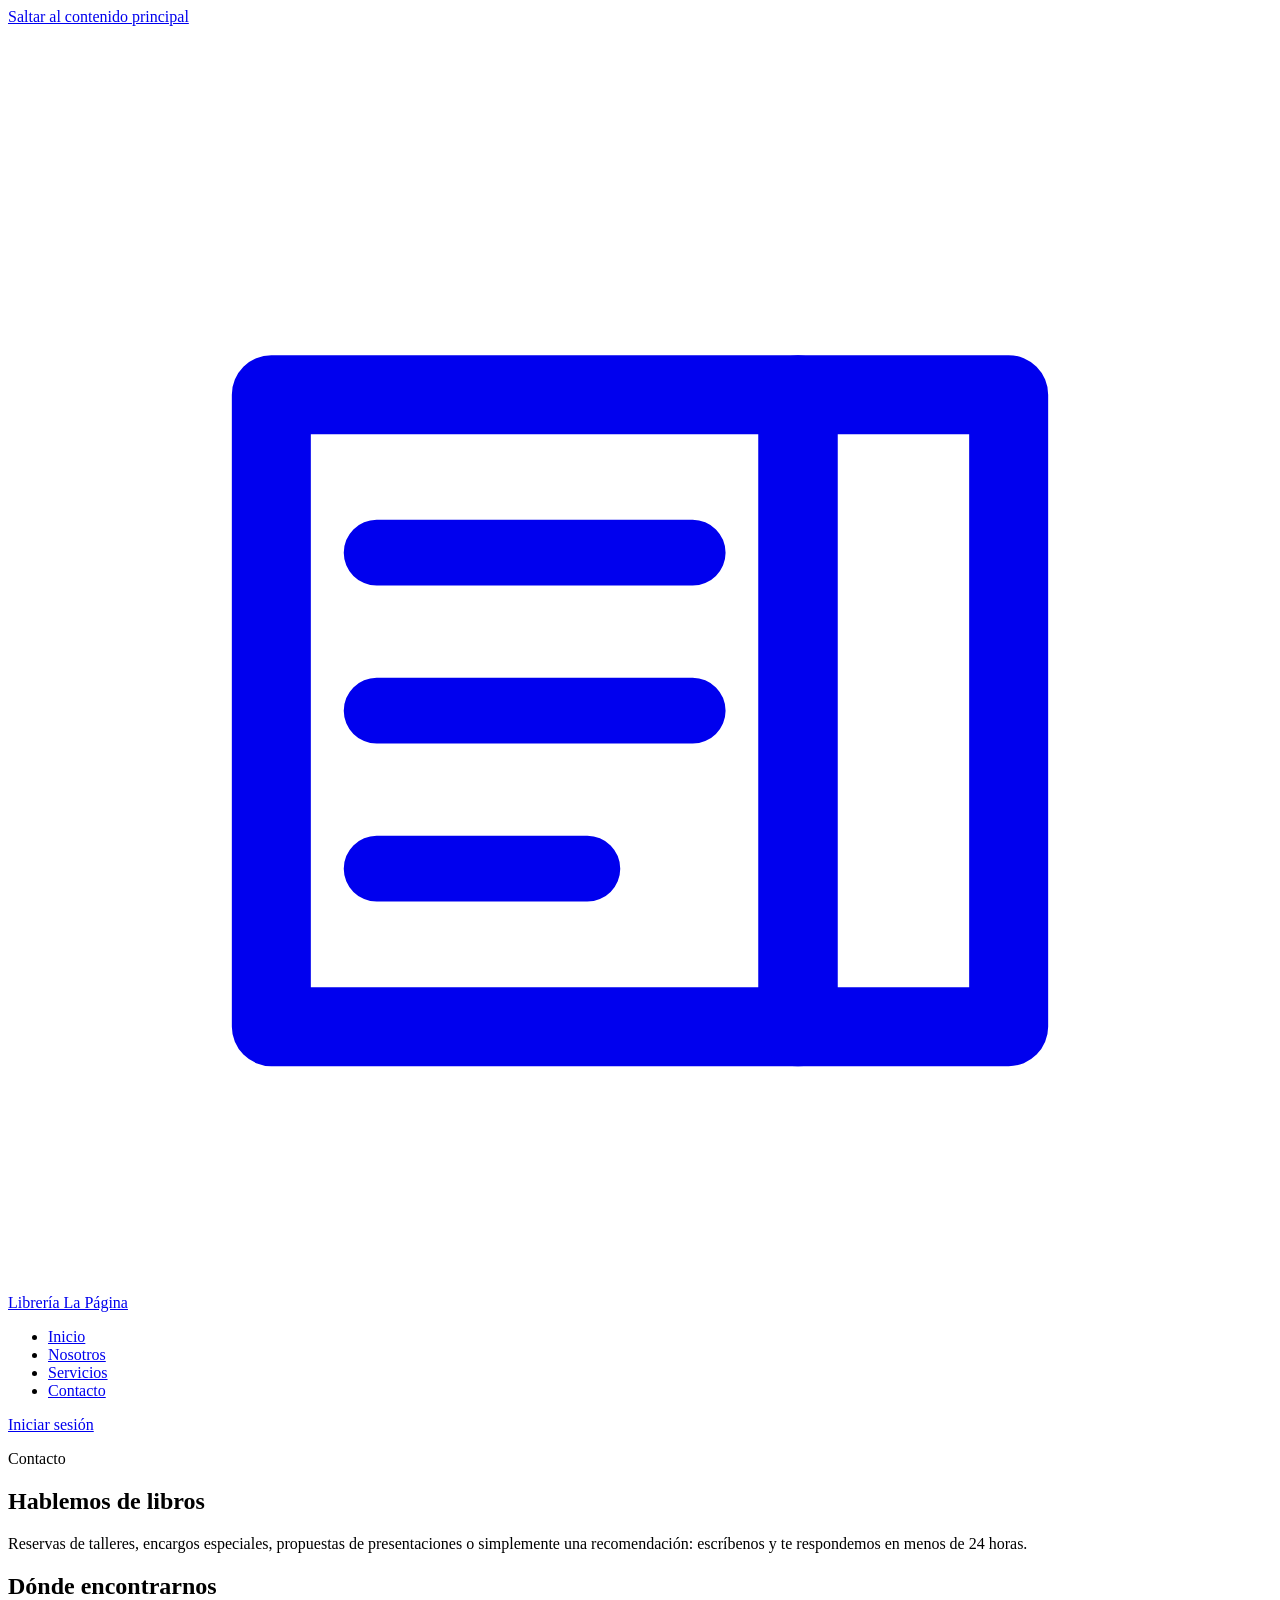
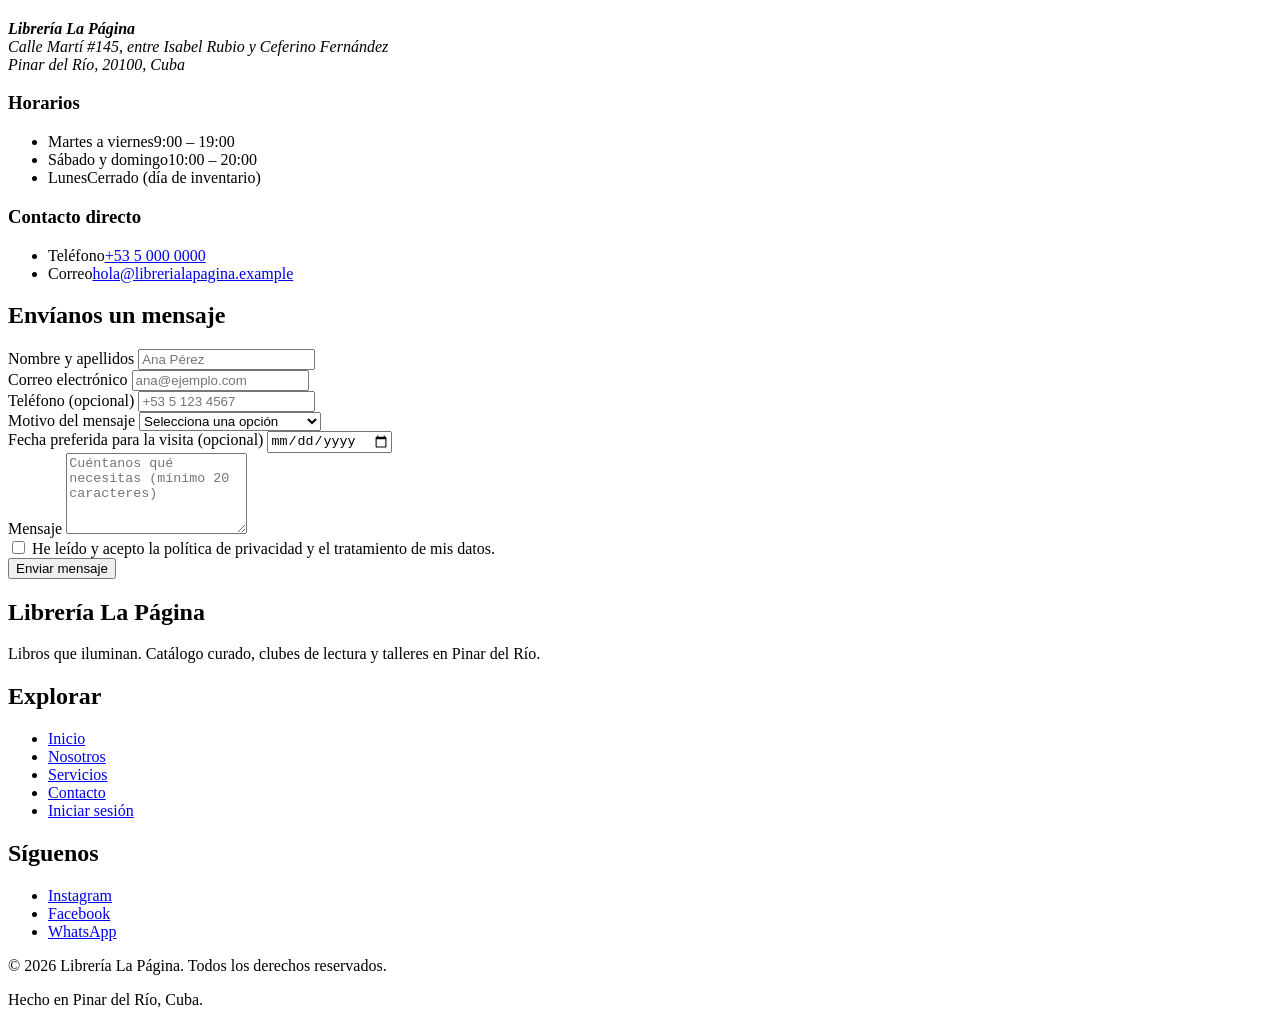
==== contacto.html @ 04d65f73 "Create contacto.html for contact page This HTML file contains the contact page for Librería La Págin" ====
<!DOCTYPE html>
<html lang="es">
<head>
  <meta charset="UTF-8">
  <meta name="viewport" content="width=device-width, initial-scale=1.0">
  <title>Contacto | Librería La Página</title>
  <meta name="description" content="Escríbenos, visítanos o reserva un taller en Librería La Página. Dirección, horarios, teléfono y formulario de contacto en Pinar del Río.">
  <meta name="keywords" content="contacto Librería La Página, dirección, horarios, reservas, Pinar del Río">
  <meta name="author" content="Nombre del estudiante">
  <meta name="robots" content="index, follow">
  <link rel="canonical" href="https://librerialapagina.example/contacto.html">

  <meta property="og:type" content="website">
  <meta property="og:title" content="Contacto | Librería La Página">
  <meta property="og:description" content="Dirección, horarios y formulario de contacto de Librería La Página.">
  <meta property="og:image" content="https://picsum.photos/seed/lapagina-contacto/1200/630">
  <meta property="og:locale" content="es_ES">
  <meta name="theme-color" content="#2f5d50">

  <link rel="icon" href="data:image/svg+xml,%3Csvg xmlns='http://www.w3.org/2000/svg' viewBox='0 0 32 32'%3E%3Ccircle cx='16' cy='16' r='15' fill='%232f5d50'/%3E%3C/svg%3E">

  <link rel="preconnect" href="https://fonts.googleapis.com">
  <link rel="preconnect" href="https://fonts.gstatic.com" crossorigin>
  <link href="https://fonts.googleapis.com/css2?family=Fraunces:opsz,wght@9..144,600;9..144,700&family=Inter:wght@400;500;600&display=swap" rel="stylesheet">

  <link rel="stylesheet" href="styles.css">
</head>
<body>

  <a class="saltar" href="#contenido">Saltar al contenido principal</a>

  <header class="cabecera">
    <div class="cabecera__inner">
      <a class="marca" href="index.html">
        <svg class="marca__logo" viewBox="0 0 48 48" aria-hidden="true" focusable="false">
          <path d="M10 14h20v24H10z" fill="none" stroke="currentColor" stroke-width="3" stroke-linejoin="round"/>
          <path d="M30 14h8v24h-8z" fill="none" stroke="currentColor" stroke-width="3" stroke-linejoin="round"/>
          <path d="M14 20h12M14 26h12M14 32h8" stroke="currentColor" stroke-width="2.5" stroke-linecap="round"/>
        </svg>
        <span class="marca__texto">Librería La Página</span>
      </a>

      <nav class="nav" aria-label="Navegación principal">
        <ul class="nav__lista">
          <li><a class="nav__enlace" href="index.html">Inicio</a></li>
          <li><a class="nav__enlace" href="nosotros.html">Nosotros</a></li>
          <li><a class="nav__enlace" href="servicios.html">Servicios</a></li>
          <li><a class="nav__enlace" href="contacto.html" aria-current="page">Contacto</a></li>
        </ul>
      </nav>

      <a class="btn btn--contorno cabecera__cta" href="login.html">Iniciar sesión</a>
    </div>
  </header>

  <main id="contenido">

    <section class="encabezado-pagina">
      <div class="contenedor">
        <p class="etiqueta">Contacto</p>
        <h1>Hablemos de libros</h1>
        <p class="texto-suave">Reservas de talleres, encargos especiales, propuestas de presentaciones o simplemente una recomendación: escríbenos y te respondemos en menos de 24 horas.</p>
      </div>
    </section>

    <section class="seccion" aria-labelledby="contacto-titulo">
      <div class="contenedor rejilla-contacto">

        <div class="datos-contacto">
          <h2 id="contacto-titulo">Dónde encontrarnos</h2>

          <address class="direccion">
            <strong>Librería La Página</strong><br>
            Calle Martí #145, entre Isabel Rubio y Ceferino Fernández<br>
            Pinar del Río, 20100, Cuba
          </address>

          <h3>Horarios</h3>
          <ul class="lista-datos">
            <li><span>Martes a viernes</span><span>9:00 – 19:00</span></li>
            <li><span>Sábado y domingo</span><span>10:00 – 20:00</span></li>
            <li><span>Lunes</span><span>Cerrado (día de inventario)</span></li>
          </ul>

          <h3>Contacto directo</h3>
          <ul class="lista-datos">
            <li><span>Teléfono</span><a href="tel:+5350000000">+53 5 000 0000</a></li>
            <li><span>Correo</span><a href="mailto:hola@librerialapagina.example">hola@librerialapagina.example</a></li>
          </ul>
        </div>

        <form class="formulario" action="#" method="post" aria-labelledby="form-titulo">
          <h2 id="form-titulo">Envíanos un mensaje</h2>

          <div class="campo">
            <label for="nombre">Nombre y apellidos</label>
            <input type="text" id="nombre" name="nombre" autocomplete="name"
                   placeholder="Ana Pérez" required minlength="3">
          </div>

          <div class="campo">
            <label for="correo">Correo electrónico</label>
            <input type="email" id="correo" name="correo" autocomplete="email"
                   placeholder="ana@ejemplo.com" required>
          </div>

          <div class="campo">
            <label for="telefono">Teléfono <span class="opcional">(opcional)</span></label>
            <input type="tel" id="telefono" name="telefono" autocomplete="tel"
                   placeholder="+53 5 123 4567" pattern="[+0-9\s()-]{7,20}">
          </div>

          <div class="campo">
            <label for="asunto">Motivo del mensaje</label>
            <select id="asunto" name="asunto" required>
              <option value="" selected disabled>Selecciona una opción</option>
              <option value="reserva">Reserva de taller o club</option>
              <option value="encargo">Encargo de un libro</option>
              <option value="presentacion">Propuesta de presentación</option>
              <option value="colaboracion">Colaboración o donación</option>
              <option value="otro">Otro asunto</option>
            </select>
          </div>

          <div class="campo">
            <label for="fecha">Fecha preferida para la visita <span class="opcional">(opcional)</span></label>
            <input type="date" id="fecha" name="fecha" min="2026-10-08">
          </div>

          <div class="campo">
            <label for="mensaje">Mensaje</label>
            <textarea id="mensaje" name="mensaje" rows="5" required minlength="20"
                      placeholder="Cuéntanos qué necesitas (mínimo 20 caracteres)"></textarea>
          </div>

          <div class="campo campo--check">
            <input type="checkbox" id="privacidad" name="privacidad" required>
            <label for="privacidad">He leído y acepto la política de privacidad y el tratamiento de mis datos.</label>
          </div>

          <button class="btn btn--bloque" type="submit">Enviar mensaje</button>
        </form>

      </div>
    </section>

  </main>

  <footer class="pie">
    <div class="contenedor">
      <div class="pie__columnas">
        <div>
          <h2 class="pie__titulo">Librería La Página</h2>
          <p class="texto-suave">Libros que iluminan. Catálogo curado, clubes de lectura y talleres en Pinar del Río.</p>
        </div>
        <nav aria-label="Enlaces del sitio">
          <h2 class="pie__titulo">Explorar</h2>
          <ul>
            <li><a href="index.html">Inicio</a></li>
            <li><a href="nosotros.html">Nosotros</a></li>
            <li><a href="servicios.html">Servicios</a></li>
            <li><a href="contacto.html">Contacto</a></li>
            <li><a href="login.html">Iniciar sesión</a></li>
          </ul>
        </nav>
        <div>
          <h2 class="pie__titulo">Síguenos</h2>
          <ul>
            <li><a href="https://instagram.com" rel="noopener noreferrer" target="_blank">Instagram</a></li>
            <li><a href="https://facebook.com" rel="noopener noreferrer" target="_blank">Facebook</a></li>
            <li><a href="https://wa.me/5350000000" rel="noopener noreferrer" target="_blank">WhatsApp</a></li>
          </ul>
        </div>
      </div>
      <div class="pie__legal">
        <p>© 2026 Librería La Página. Todos los derechos reservados.</p>
        <p>Hecho en Pinar del Río, Cuba.</p>
      </div>
    </div>
  </footer>

</body>
</html>
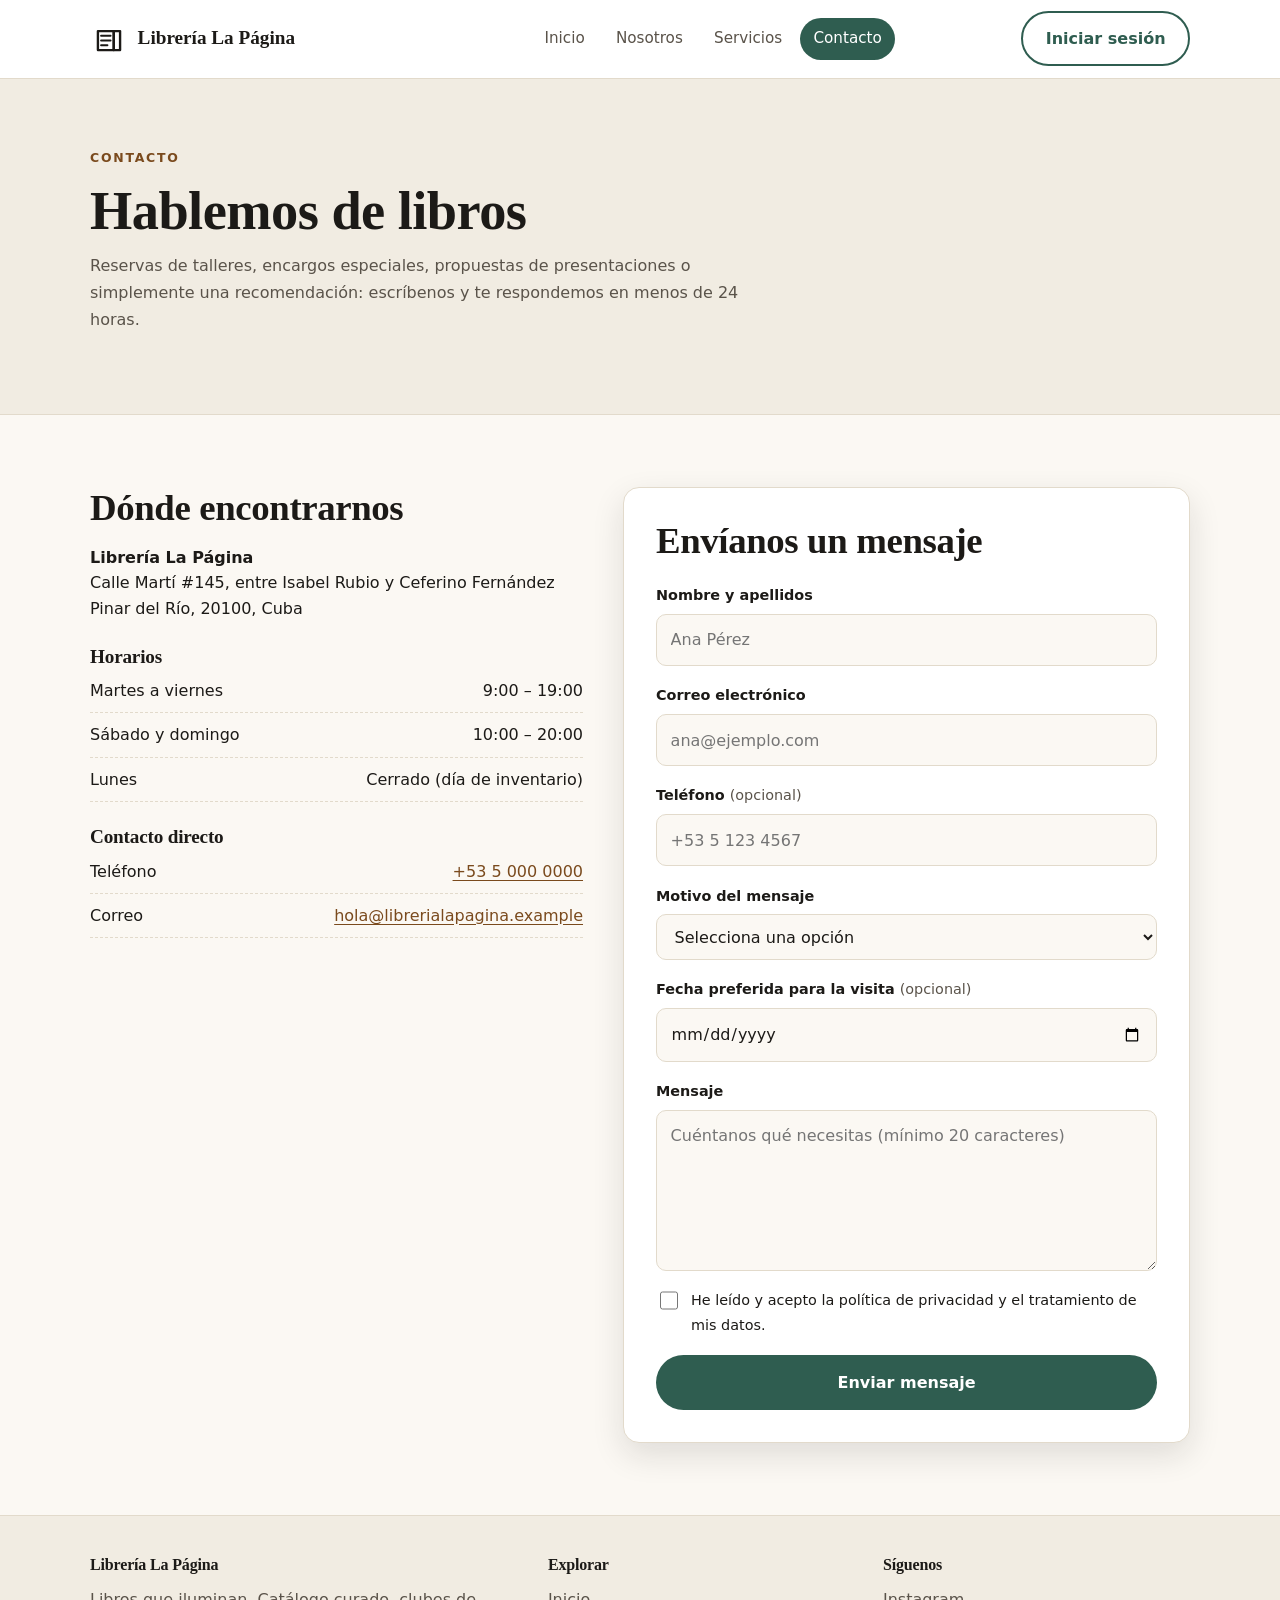
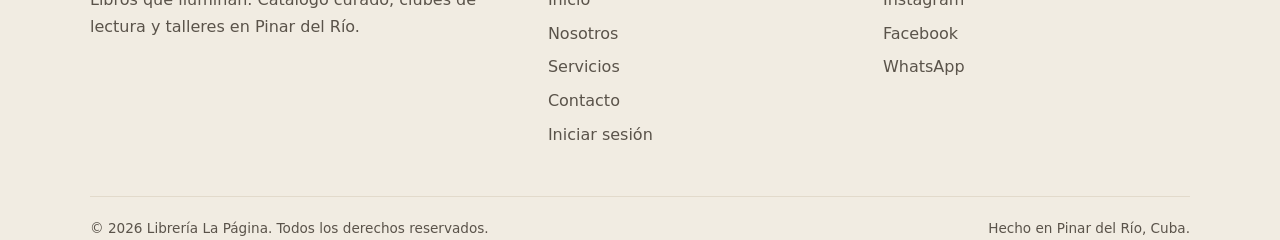
==== commit a95c2d8d: "Update author meta tag in contacto.html" ====
--- a/contacto.html
+++ b/contacto.html
@@ -6,7 +6,7 @@
   <title>Contacto | Librería La Página</title>
   <meta name="description" content="Escríbenos, visítanos o reserva un taller en Librería La Página. Dirección, horarios, teléfono y formulario de contacto en Pinar del Río.">
   <meta name="keywords" content="contacto Librería La Página, dirección, horarios, reservas, Pinar del Río">
-  <meta name="author" content="Nombre del estudiante">
+  <meta name="author" content="Dairon Vilaú Santalla">
   <meta name="robots" content="index, follow">
   <link rel="canonical" href="https://librerialapagina.example/contacto.html">
 
--- a/styles.css
+++ b/styles.css
@@ -0,0 +1,820 @@
+:root{
+  color-scheme: light dark;
+
+  --fondo:#fbf8f3;
+  --superficie:#ffffff;
+  --superficie-2:#f1ece2;
+  --texto:#1c1a17;
+  --texto-suave:#5a534a;
+  --borde:#e2dacb;
+  --enlace:#7a4a1d;
+  --btn-fondo:#2f5d50;
+  --btn-texto:#ffffff;
+  --error:#b3261e;
+  --sombra:0 12px 32px rgba(28,26,23,.12);
+  --radio:16px;
+  --ancho:1140px;
+  --t:.3s ease;
+}
+
+@media (prefers-color-scheme: dark){
+  :root{
+    --fondo:#12100e;
+    --superficie:#1d1a17;
+    --superficie-2:#26221e;
+    --texto:#f4efe8;
+    --texto-suave:#c9c0b4;
+    --borde:#3a342d;
+    --enlace:#e0b072;
+    --btn-fondo:#8fc7b8;
+    --btn-texto:#12211d;
+    --error:#ff9a8b;
+    --sombra:0 12px 32px rgba(0,0,0,.45);
+  }
+}
+
+*,*::before,*::after{box-sizing:border-box;}
+
+html{
+  -webkit-text-size-adjust:100%;
+  scroll-behavior:smooth;
+}
+
+body{
+  margin:0;
+  background:var(--fondo);
+  color:var(--texto);
+  font-family:"Inter",system-ui,-apple-system,"Segoe UI",Roboto,Helvetica,Arial,sans-serif;
+  font-size:1rem;
+  line-height:1.7;
+  display:flex;
+  flex-direction:column;
+  min-height:100vh;
+}
+
+img,svg,video{
+  display:block;
+  max-width:100%;
+}
+
+img{height:auto;}
+
+h1,h2,h3,h4{
+  font-family:"Fraunces",Georgia,"Times New Roman",serif;
+  line-height:1.15;
+  margin:0 0 .6rem;
+  font-weight:600;
+  letter-spacing:-.01em;
+}
+
+h1{font-size:clamp(2rem,5.5vw,3.4rem);}
+h2{font-size:clamp(1.6rem,3.6vw,2.3rem);}
+h3{font-size:1.2rem;}
+
+p{margin:0 0 1rem;}
+
+ul,ol{
+  margin:0 0 1rem;
+  padding-left:1.2rem;
+}
+
+a{
+  color:var(--enlace);
+  text-underline-offset:3px;
+}
+
+a:hover{text-decoration-thickness:2px;}
+
+:focus-visible{
+  outline:3px solid var(--enlace);
+  outline-offset:3px;
+  border-radius:6px;
+}
+
+main{flex:1 0 auto;}
+
+/* Utilidades */
+.contenedor{
+  width:100%;
+  max-width:var(--ancho);
+  margin-inline:auto;
+  padding-inline:1.25rem;
+}
+
+.seccion{padding-block:clamp(2.5rem,7vw,4.5rem);}
+
+.seccion--alt{
+  background:var(--superficie-2);
+  border-block:1px solid var(--borde);
+}
+
+.etiqueta{
+  display:inline-block;
+  font-size:.78rem;
+  font-weight:600;
+  letter-spacing:.14em;
+  text-transform:uppercase;
+  color:var(--enlace);
+  margin-bottom:.75rem;
+}
+
+.titulo-seccion{max-width:60ch;}
+.titulo-seccion p{color:var(--texto-suave);}
+.texto-suave{color:var(--texto-suave);}
+
+.oculto-visualmente{
+  position:absolute;
+  width:1px;
+  height:1px;
+  padding:0;
+  margin:-1px;
+  overflow:hidden;
+  clip:rect(0 0 0 0);
+  white-space:nowrap;
+  border:0;
+}
+
+.saltar{
+  position:absolute;
+  left:-9999px;
+  top:0;
+  z-index:100;
+  background:var(--btn-fondo);
+  color:var(--btn-texto);
+  padding:.75rem 1.25rem;
+  border-radius:0 0 10px 0;
+  text-decoration:none;
+  font-weight:600;
+}
+
+.saltar:focus{left:0;}
+
+/* Botones */
+.btn{
+  display:inline-flex;
+  align-items:center;
+  justify-content:center;
+  gap:.5rem;
+  padding:.75rem 1.4rem;
+  border-radius:999px;
+  border:2px solid transparent;
+  font:inherit;
+  font-weight:600;
+  text-decoration:none;
+  cursor:pointer;
+  background:var(--btn-fondo);
+  color:var(--btn-texto);
+  transition:transform .2s ease, box-shadow .3s ease, background .3s ease, color .3s ease;
+}
+
+.btn:hover{
+  transform:translateY(-2px);
+  box-shadow:0 8px 20px rgba(0,0,0,.18);
+}
+
+.btn:active{transform:translateY(0);}
+
+.btn--contorno{
+  background:transparent;
+  color:var(--btn-fondo);
+  border-color:var(--btn-fondo);
+}
+
+.btn--contorno:hover{
+  background:var(--btn-fondo);
+  color:var(--btn-texto);
+}
+
+.btn--bloque{width:100%;}
+
+/* Cabecera y navegación */
+.cabecera{
+  position:sticky;
+  top:0;
+  z-index:50;
+  background:var(--superficie);
+  border-bottom:1px solid var(--borde);
+}
+
+.cabecera__inner{
+  display:flex;
+  flex-wrap:wrap;
+  align-items:center;
+  gap:.6rem 1rem;
+  padding:.7rem 1.25rem;
+  max-width:var(--ancho);
+  margin-inline:auto;
+}
+
+.marca{
+  display:flex;
+  align-items:center;
+  gap:.6rem;
+  font-family:"Fraunces",serif;
+  font-weight:700;
+  font-size:1.2rem;
+  color:var(--texto);
+  text-decoration:none;
+  margin-right:auto;
+}
+
+.marca__logo{
+  width:38px;
+  height:38px;
+  flex:none;
+}
+
+.nav{
+  order:3;
+  flex-basis:100%;
+}
+
+.nav__lista{
+  display:flex;
+  flex-wrap:wrap;
+  gap:.25rem;
+  list-style:none;
+  margin:0;
+  padding:0;
+}
+
+.nav__enlace{
+  display:block;
+  padding:.5rem .85rem;
+  border-radius:999px;
+  color:var(--texto-suave);
+  text-decoration:none;
+  font-weight:500;
+  font-size:.95rem;
+  transition:background var(--t), color var(--t);
+}
+
+.nav__enlace:hover{
+  background:var(--superficie-2);
+  color:var(--texto);
+}
+
+.nav__enlace[aria-current="page"]{
+  background:var(--btn-fondo);
+  color:var(--btn-texto);
+}
+
+@media (min-width:820px){
+  .nav{
+    order:0;
+    flex-basis:auto;
+    margin-inline:auto;
+  }
+}
+
+/* Pie de página */
+.pie{
+  background:var(--superficie-2);
+  border-top:1px solid var(--borde);
+  margin-top:auto;
+}
+
+.pie__columnas{
+  display:grid;
+  gap:1.75rem;
+  grid-template-columns:1fr;
+  padding-block:2.5rem 1.5rem;
+}
+
+@media (min-width:760px){
+  .pie__columnas{grid-template-columns:1.4fr 1fr 1fr;}
+}
+
+.pie__titulo{
+  font-size:1rem;
+  margin-bottom:.75rem;
+}
+
+.pie ul{
+  list-style:none;
+  padding:0;
+  margin:0;
+  display:grid;
+  gap:.4rem;
+}
+
+.pie a{
+  color:var(--texto-suave);
+  text-decoration:none;
+}
+
+.pie a:hover{
+  color:var(--enlace);
+  text-decoration:underline;
+}
+
+.pie__legal{
+  border-top:1px solid var(--borde);
+  margin-top:1.5rem;
+  padding-top:1.25rem;
+  display:flex;
+  flex-wrap:wrap;
+  gap:.5rem 1.5rem;
+  justify-content:space-between;
+  font-size:.85rem;
+  color:var(--texto-suave);
+}
+
+.pie__legal p{margin:0;}
+
+/* Portada */
+.hero{
+  background:
+    radial-gradient(60% 80% at 12% 10%, rgba(47,93,80,.14), transparent 60%),
+    radial-gradient(50% 70% at 92% 0%, rgba(122,74,29,.16), transparent 60%),
+    var(--superficie-2);
+  border-bottom:1px solid var(--borde);
+}
+
+.hero__inner{
+  max-width:var(--ancho);
+  margin-inline:auto;
+  padding:clamp(2.5rem,7vw,5rem) 1.25rem;
+  display:grid;
+  gap:2.5rem;
+  align-items:center;
+}
+
+@media (min-width:900px){
+  .hero__inner{
+    grid-template-columns:1.05fr .95fr;
+    gap:3.5rem;
+  }
+}
+
+.hero h1{max-width:18ch;}
+
+.hero__parrafo{
+  font-size:clamp(1rem,2vw,1.15rem);
+  color:var(--texto-suave);
+  max-width:52ch;
+}
+
+.hero__acciones{
+  display:flex;
+  flex-wrap:wrap;
+  gap:.75rem;
+  margin-bottom:2rem;
+}
+
+.hero__datos{
+  display:flex;
+  flex-wrap:wrap;
+  gap:1.5rem 2.5rem;
+  list-style:none;
+  padding:0;
+  margin:0;
+}
+
+.hero__datos li{
+  display:flex;
+  flex-direction:column;
+}
+
+.hero__datos strong{
+  font-family:"Fraunces",serif;
+  font-size:1.6rem;
+  color:var(--enlace);
+}
+
+.hero__datos span{
+  font-size:.82rem;
+  color:var(--texto-suave);
+}
+
+.hero__figura{
+  position:relative;
+  margin:0;
+}
+
+.hero__figura img{
+  width:100%;
+  border-radius:var(--radio);
+  box-shadow:var(--sombra);
+  aspect-ratio:5/4;
+  object-fit:cover;
+}
+
+.hero__sello{
+  position:absolute;
+  bottom:-.9rem;
+  left:1rem;
+  background:var(--btn-fondo);
+  color:var(--btn-texto);
+  padding:.6rem 1rem;
+  border-radius:999px;
+  font-size:.8rem;
+  font-weight:600;
+  box-shadow:var(--sombra);
+  animation:flotar 6s ease-in-out infinite;
+}
+
+@media (max-width:520px){
+  .hero__sello{
+    left:.5rem;
+    bottom:-.75rem;
+  }
+}
+
+@keyframes aparecer{
+  from{opacity:0;transform:translateY(28px);}
+  to{opacity:1;transform:translateY(0);}
+}
+
+@keyframes flotar{
+  0%,100%{transform:translateY(0);}
+  50%{transform:translateY(-10px);}
+}
+
+.animar{animation:aparecer .9s cubic-bezier(.22,.61,.36,1) both;}
+.animar--1{animation-delay:.05s;}
+.animar--2{animation-delay:.15s;}
+.animar--3{animation-delay:.28s;}
+.animar--4{animation-delay:.4s;}
+.animar--5{animation-delay:.52s;}
+
+/* Encabezado de página */
+.encabezado-pagina{
+  background:var(--superficie-2);
+  border-bottom:1px solid var(--borde);
+  padding-block:clamp(2.5rem,6vw,4rem);
+}
+
+.encabezado-pagina p{max-width:65ch;}
+
+/* Rejillas y bloques */
+.rejilla-2{
+  display:grid;
+  gap:2rem;
+  align-items:start;
+}
+
+@media (min-width:860px){
+  .rejilla-2{
+    grid-template-columns:1fr 1fr;
+    gap:3rem;
+  }
+}
+
+.rejilla-3{
+  display:grid;
+  gap:1.5rem;
+  grid-template-columns:1fr;
+}
+
+@media (min-width:760px){
+  .rejilla-3{grid-template-columns:repeat(3,1fr);}
+}
+
+.bloque{
+  background:var(--superficie);
+  border:1px solid var(--borde);
+  border-radius:var(--radio);
+  padding:1.5rem;
+  transition:transform var(--t), border-color var(--t);
+}
+
+.bloque:hover{
+  transform:translateY(-4px);
+  border-color:var(--enlace);
+}
+
+.cta{
+  display:flex;
+  flex-wrap:wrap;
+  gap:1.5rem;
+  align-items:center;
+  justify-content:space-between;
+}
+
+.cta h2{margin-bottom:.25rem;}
+
+.marco-foto{margin:0;}
+
+.marco-foto img{
+  width:100%;
+  border-radius:var(--radio);
+  box-shadow:var(--sombra);
+  aspect-ratio:9/7;
+  object-fit:cover;
+}
+
+.marco-foto figcaption{
+  margin-top:.75rem;
+  font-size:.85rem;
+  color:var(--texto-suave);
+  border-left:3px solid var(--btn-fondo);
+  padding-left:.75rem;
+}
+
+/* Listas */
+.lista-valores{
+  list-style:none;
+  padding:0;
+  margin:0;
+  display:grid;
+  gap:.9rem;
+}
+
+.lista-valores li{
+  position:relative;
+  padding-left:1.9rem;
+}
+
+.lista-valores li::before{
+  content:"";
+  position:absolute;
+  left:0;
+  top:.55em;
+  width:.7rem;
+  height:.7rem;
+  border-radius:50%;
+  background:var(--btn-fondo);
+}
+
+.hitos{
+  list-style:none;
+  margin:0;
+  padding:0;
+  display:grid;
+  gap:1.25rem;
+}
+
+.hitos li{
+  display:grid;
+  grid-template-columns:auto 1fr;
+  gap:1rem;
+  align-items:start;
+  background:var(--superficie);
+  border:1px solid var(--borde);
+  border-radius:12px;
+  padding:1rem 1.25rem;
+  transition:transform var(--t), border-color var(--t);
+}
+
+.hitos li:hover{
+  transform:translateX(4px);
+  border-color:var(--enlace);
+}
+
+.hitos .anio{
+  font-family:"Fraunces",serif;
+  font-weight:700;
+  color:var(--enlace);
+  font-size:1.05rem;
+}
+
+.lista-datos{
+  list-style:none;
+  padding:0;
+  margin:0 0 1.5rem;
+  display:grid;
+  gap:.5rem;
+}
+
+.lista-datos li{
+  display:flex;
+  flex-wrap:wrap;
+  gap:.5rem 1rem;
+  justify-content:space-between;
+  border-bottom:1px dashed var(--borde);
+  padding-bottom:.5rem;
+}
+
+.direccion{
+  font-style:normal;
+  margin-bottom:1.5rem;
+  line-height:1.6;
+}
+
+/* Tarjetas de servicios */
+.rejilla-tarjetas{
+  display:grid;
+  gap:1.5rem;
+  grid-template-columns:repeat(auto-fit,minmax(260px,1fr));
+}
+
+.tarjeta{
+  display:flex;
+  flex-direction:column;
+  background:var(--superficie);
+  border:1px solid var(--borde);
+  border-radius:var(--radio);
+  overflow:hidden;
+  transition:transform .3s ease, box-shadow .3s ease, border-color .3s ease;
+}
+
+.tarjeta:hover{
+  transform:translateY(-8px);
+  box-shadow:var(--sombra);
+  border-color:var(--enlace);
+}
+
+.tarjeta__media{
+  overflow:hidden;
+  aspect-ratio:4/3;
+}
+
+.tarjeta__media img{
+  width:100%;
+  height:100%;
+  object-fit:cover;
+  transition:transform .5s ease;
+}
+
+.tarjeta:hover .tarjeta__media img{transform:scale(1.06);}
+
+.tarjeta__cuerpo{
+  padding:1.25rem 1.25rem 1.5rem;
+  display:flex;
+  flex-direction:column;
+  gap:.5rem;
+  flex:1;
+}
+
+.precio{
+  font-weight:600;
+  color:var(--enlace);
+  margin-top:auto;
+}
+
+/* Tabla comparativa */
+.tabla-envoltura{
+  overflow-x:auto;
+  border:1px solid var(--borde);
+  border-radius:var(--radio);
+  background:var(--superficie);
+}
+
+table{
+  border-collapse:collapse;
+  width:100%;
+  min-width:560px;
+}
+
+caption{
+  caption-side:bottom;
+  padding:.75rem 1rem;
+  font-size:.85rem;
+  color:var(--texto-suave);
+  text-align:left;
+}
+
+th,td{
+  padding:.85rem 1rem;
+  text-align:left;
+  border-bottom:1px solid var(--borde);
+}
+
+thead th{
+  background:var(--superficie-2);
+  font-family:"Fraunces",serif;
+}
+
+tbody tr{transition:background var(--t);}
+tbody tr:hover{background:var(--superficie-2);}
+
+/* Formularios */
+.formulario{
+  background:var(--superficie);
+  border:1px solid var(--borde);
+  border-radius:var(--radio);
+  padding:clamp(1.25rem,4vw,2rem);
+  box-shadow:var(--sombra);
+  display:grid;
+  gap:1.1rem;
+}
+
+.formulario h2{margin-bottom:.25rem;}
+
+.campo{
+  display:flex;
+  flex-direction:column;
+  gap:.4rem;
+}
+
+.campo label{
+  font-weight:600;
+  font-size:.9rem;
+}
+
+.campo input,
+.campo select,
+.campo textarea{
+  font:inherit;
+  color:var(--texto);
+  background:var(--fondo);
+  border:1.5px solid var(--borde);
+  border-radius:10px;
+  padding:.7rem .85rem;
+  width:100%;
+  transition:border-color .25s ease, box-shadow .25s ease, background .25s ease;
+}
+
+.campo input:focus,
+.campo select:focus,
+.campo textarea:focus{
+  border-color:var(--btn-fondo);
+  box-shadow:0 0 0 3px rgba(47,93,80,.18);
+  outline:none;
+}
+
+.campo input:user-invalid,
+.campo select:user-invalid,
+.campo textarea:user-invalid{border-color:var(--error);}
+
+.campo--check{
+  flex-direction:row;
+  align-items:flex-start;
+  gap:.6rem;
+}
+
+.campo--check input{
+  width:1.15rem;
+  height:1.15rem;
+  accent-color:var(--btn-fondo);
+  margin-top:.2rem;
+  flex:none;
+}
+
+.campo--check label{
+  font-weight:400;
+  font-size:.9rem;
+}
+
+.campo--fila{
+  display:flex;
+  flex-wrap:wrap;
+  gap:.75rem 1rem;
+  justify-content:space-between;
+  align-items:center;
+}
+
+.opcional{
+  font-weight:400;
+  color:var(--texto-suave);
+}
+
+.ayuda{
+  font-size:.8rem;
+  color:var(--texto-suave);
+  margin:0;
+}
+
+.formulario__pie{
+  font-size:.85rem;
+  color:var(--texto-suave);
+  margin:0;
+  text-align:center;
+}
+
+.enlace-secundario{font-size:.9rem;}
+
+.rejilla-contacto{display:grid;gap:2.5rem;}
+
+@media (min-width:900px){
+  .rejilla-contacto{grid-template-columns:1fr 1.15fr;}
+}
+
+.datos-contacto h2{margin-bottom:1rem;}
+
+/* Acceso */
+.acceso{
+  display:grid;
+  gap:2.5rem;
+  align-items:center;
+}
+
+@media (min-width:900px){
+  .acceso{
+    grid-template-columns:1fr 1fr;
+    gap:4rem;
+  }
+}
+
+.formulario--acceso{
+  max-width:460px;
+  width:100%;
+}
+
+@media (max-width:520px){
+  .hero__datos{gap:1rem 1.5rem;}
+  .cta{
+    flex-direction:column;
+    align-items:flex-start;
+  }
+}
+
+@media (prefers-reduced-motion: reduce){
+  *,*::before,*::after{
+    animation-duration:.001ms !important;
+    animation-iteration-count:1 !important;
+    transition-duration:.001ms !important;
+    scroll-behavior:auto !important;
+  }
+}
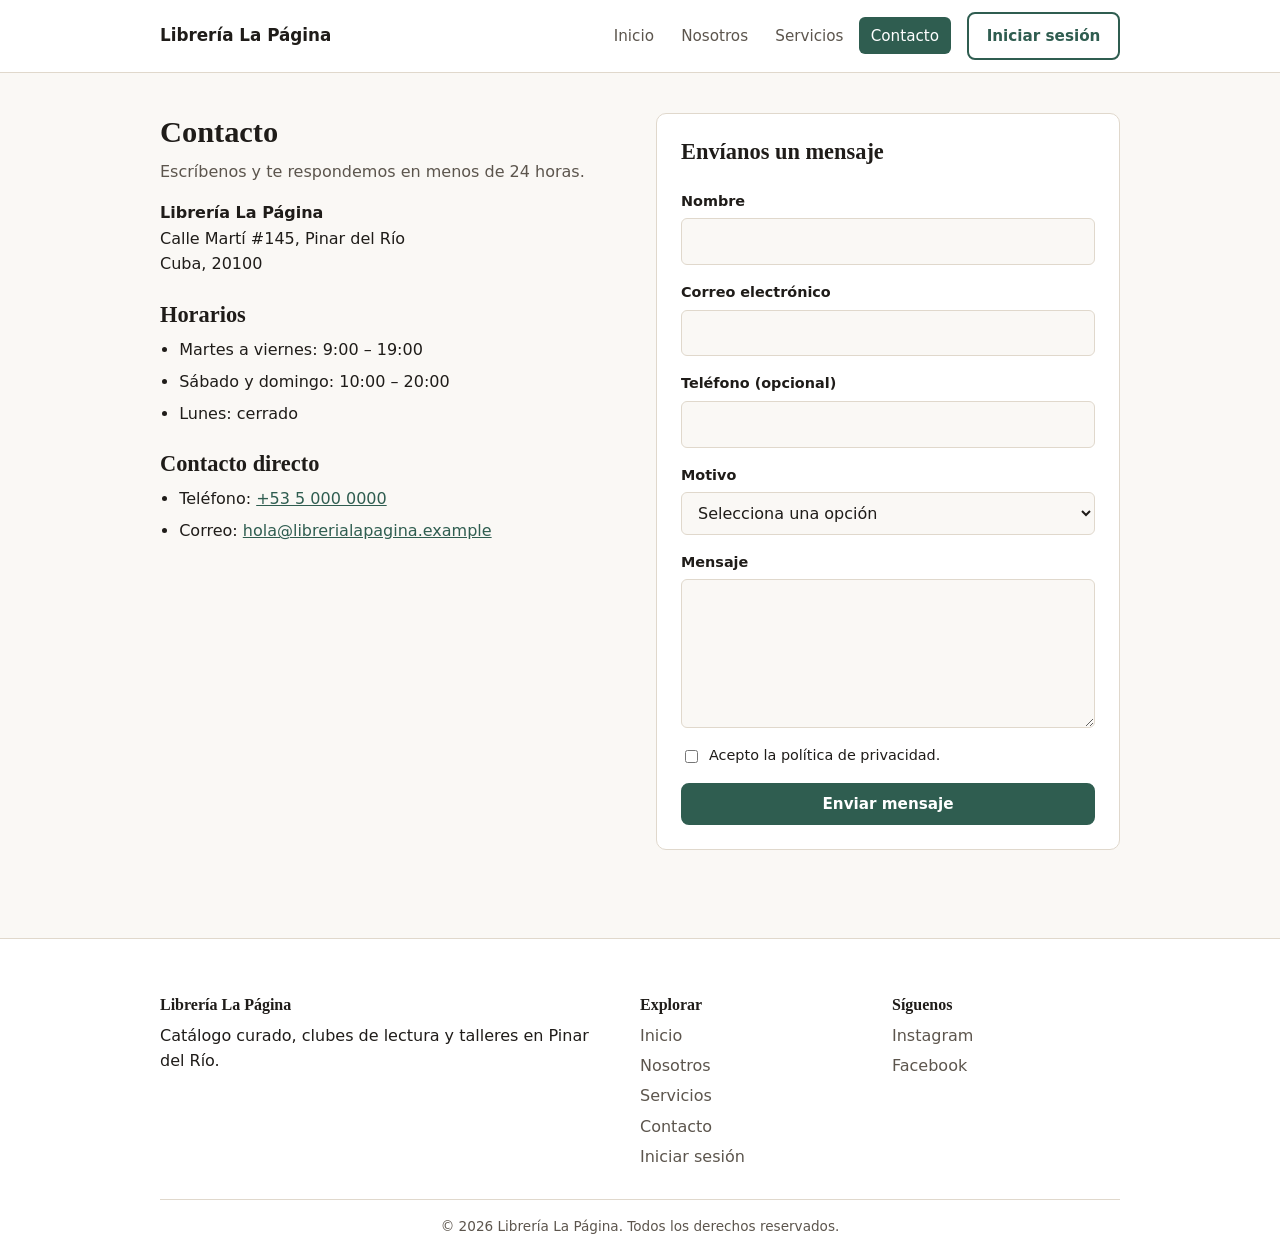
==== commit 73029c5e: "Revise contacto.html for SEO and layout changes Updated meta tags for SEO and modified contact secti" ====
--- a/contacto.html
+++ b/contacto.html
@@ -4,141 +4,100 @@
   <meta charset="UTF-8">
   <meta name="viewport" content="width=device-width, initial-scale=1.0">
   <title>Contacto | Librería La Página</title>
-  <meta name="description" content="Escríbenos, visítanos o reserva un taller en Librería La Página. Dirección, horarios, teléfono y formulario de contacto en Pinar del Río.">
-  <meta name="keywords" content="contacto Librería La Página, dirección, horarios, reservas, Pinar del Río">
+  <meta name="description" content="Dirección, horarios y formulario de contacto de Librería La Página en Pinar del Río.">
+  <meta name="keywords" content="contacto, dirección, horarios, Pinar del Río">
   <meta name="author" content="Dairon Vilaú Santalla">
-  <meta name="robots" content="index, follow">
-  <link rel="canonical" href="https://librerialapagina.example/contacto.html">
-
-  <meta property="og:type" content="website">
-  <meta property="og:title" content="Contacto | Librería La Página">
-  <meta property="og:description" content="Dirección, horarios y formulario de contacto de Librería La Página.">
-  <meta property="og:image" content="https://picsum.photos/seed/lapagina-contacto/1200/630">
-  <meta property="og:locale" content="es_ES">
-  <meta name="theme-color" content="#2f5d50">
-
-  <link rel="icon" href="data:image/svg+xml,%3Csvg xmlns='http://www.w3.org/2000/svg' viewBox='0 0 32 32'%3E%3Ccircle cx='16' cy='16' r='15' fill='%232f5d50'/%3E%3C/svg%3E">
-
-  <link rel="preconnect" href="https://fonts.googleapis.com">
-  <link rel="preconnect" href="https://fonts.gstatic.com" crossorigin>
-  <link href="https://fonts.googleapis.com/css2?family=Fraunces:opsz,wght@9..144,600;9..144,700&family=Inter:wght@400;500;600&display=swap" rel="stylesheet">
-
   <link rel="stylesheet" href="styles.css">
 </head>
 <body>
 
-  <a class="saltar" href="#contenido">Saltar al contenido principal</a>
+  <a class="saltar" href="#contenido">Saltar al contenido</a>
 
   <header class="cabecera">
     <div class="cabecera__inner">
-      <a class="marca" href="index.html">
-        <svg class="marca__logo" viewBox="0 0 48 48" aria-hidden="true" focusable="false">
-          <path d="M10 14h20v24H10z" fill="none" stroke="currentColor" stroke-width="3" stroke-linejoin="round"/>
-          <path d="M30 14h8v24h-8z" fill="none" stroke="currentColor" stroke-width="3" stroke-linejoin="round"/>
-          <path d="M14 20h12M14 26h12M14 32h8" stroke="currentColor" stroke-width="2.5" stroke-linecap="round"/>
-        </svg>
-        <span class="marca__texto">Librería La Página</span>
-      </a>
+      <a class="marca" href="index.html">Librería La Página</a>
 
-      <nav class="nav" aria-label="Navegación principal">
+      <nav aria-label="Navegación principal">
         <ul class="nav__lista">
-          <li><a class="nav__enlace" href="index.html">Inicio</a></li>
-          <li><a class="nav__enlace" href="nosotros.html">Nosotros</a></li>
-          <li><a class="nav__enlace" href="servicios.html">Servicios</a></li>
-          <li><a class="nav__enlace" href="contacto.html" aria-current="page">Contacto</a></li>
+          <li><a href="index.html">Inicio</a></li>
+          <li><a href="nosotros.html">Nosotros</a></li>
+          <li><a href="servicios.html">Servicios</a></li>
+          <li><a href="contacto.html" aria-current="page">Contacto</a></li>
         </ul>
       </nav>
 
-      <a class="btn btn--contorno cabecera__cta" href="login.html">Iniciar sesión</a>
+      <a class="btn btn--borde" href="login.html">Iniciar sesión</a>
     </div>
   </header>
 
   <main id="contenido">
 
-    <section class="encabezado-pagina">
-      <div class="contenedor">
-        <p class="etiqueta">Contacto</p>
-        <h1>Hablemos de libros</h1>
-        <p class="texto-suave">Reservas de talleres, encargos especiales, propuestas de presentaciones o simplemente una recomendación: escríbenos y te respondemos en menos de 24 horas.</p>
-      </div>
-    </section>
+    <section class="seccion">
+      <div class="contenedor rejilla-2">
 
-    <section class="seccion" aria-labelledby="contacto-titulo">
-      <div class="contenedor rejilla-contacto">
+        <div>
+          <h1>Contacto</h1>
+          <p class="texto-suave">Escríbenos y te respondemos en menos de 24 horas.</p>
 
-        <div class="datos-contacto">
-          <h2 id="contacto-titulo">Dónde encontrarnos</h2>
-
-          <address class="direccion">
+          <address>
             <strong>Librería La Página</strong><br>
-            Calle Martí #145, entre Isabel Rubio y Ceferino Fernández<br>
-            Pinar del Río, 20100, Cuba
+            Calle Martí #145, Pinar del Río<br>
+            Cuba, 20100
           </address>
 
-          <h3>Horarios</h3>
-          <ul class="lista-datos">
-            <li><span>Martes a viernes</span><span>9:00 – 19:00</span></li>
-            <li><span>Sábado y domingo</span><span>10:00 – 20:00</span></li>
-            <li><span>Lunes</span><span>Cerrado (día de inventario)</span></li>
+          <h2>Horarios</h2>
+          <ul class="lista">
+            <li>Martes a viernes: 9:00 – 19:00</li>
+            <li>Sábado y domingo: 10:00 – 20:00</li>
+            <li>Lunes: cerrado</li>
           </ul>
 
-          <h3>Contacto directo</h3>
-          <ul class="lista-datos">
-            <li><span>Teléfono</span><a href="tel:+5350000000">+53 5 000 0000</a></li>
-            <li><span>Correo</span><a href="mailto:hola@librerialapagina.example">hola@librerialapagina.example</a></li>
+          <h2>Contacto directo</h2>
+          <ul class="lista">
+            <li>Teléfono: <a href="tel:+5350000000">+53 5 000 0000</a></li>
+            <li>Correo: <a href="mailto:hola@librerialapagina.example">hola@librerialapagina.example</a></li>
           </ul>
         </div>
 
-        <form class="formulario" action="#" method="post" aria-labelledby="form-titulo">
-          <h2 id="form-titulo">Envíanos un mensaje</h2>
+        <form class="formulario" action="#" method="post">
+          <h2>Envíanos un mensaje</h2>
 
           <div class="campo">
-            <label for="nombre">Nombre y apellidos</label>
-            <input type="text" id="nombre" name="nombre" autocomplete="name"
-                   placeholder="Ana Pérez" required minlength="3">
+            <label for="nombre">Nombre</label>
+            <input type="text" id="nombre" name="nombre" required minlength="3">
           </div>
 
           <div class="campo">
             <label for="correo">Correo electrónico</label>
-            <input type="email" id="correo" name="correo" autocomplete="email"
-                   placeholder="ana@ejemplo.com" required>
+            <input type="email" id="correo" name="correo" required>
           </div>
 
           <div class="campo">
-            <label for="telefono">Teléfono <span class="opcional">(opcional)</span></label>
-            <input type="tel" id="telefono" name="telefono" autocomplete="tel"
-                   placeholder="+53 5 123 4567" pattern="[+0-9\s()-]{7,20}">
+            <label for="telefono">Teléfono (opcional)</label>
+            <input type="tel" id="telefono" name="telefono" pattern="[+0-9\s()-]{7,20}">
           </div>
 
           <div class="campo">
-            <label for="asunto">Motivo del mensaje</label>
+            <label for="asunto">Motivo</label>
             <select id="asunto" name="asunto" required>
               <option value="" selected disabled>Selecciona una opción</option>
-              <option value="reserva">Reserva de taller o club</option>
+              <option value="reserva">Reserva de taller</option>
               <option value="encargo">Encargo de un libro</option>
-              <option value="presentacion">Propuesta de presentación</option>
-              <option value="colaboracion">Colaboración o donación</option>
               <option value="otro">Otro asunto</option>
             </select>
           </div>
 
           <div class="campo">
-            <label for="fecha">Fecha preferida para la visita <span class="opcional">(opcional)</span></label>
-            <input type="date" id="fecha" name="fecha" min="2026-10-08">
-          </div>
-
-          <div class="campo">
             <label for="mensaje">Mensaje</label>
-            <textarea id="mensaje" name="mensaje" rows="5" required minlength="20"
-                      placeholder="Cuéntanos qué necesitas (mínimo 20 caracteres)"></textarea>
+            <textarea id="mensaje" name="mensaje" rows="5" required minlength="20"></textarea>
           </div>
 
           <div class="campo campo--check">
             <input type="checkbox" id="privacidad" name="privacidad" required>
-            <label for="privacidad">He leído y acepto la política de privacidad y el tratamiento de mis datos.</label>
+            <label for="privacidad">Acepto la política de privacidad.</label>
           </div>
 
-          <button class="btn btn--bloque" type="submit">Enviar mensaje</button>
+          <button class="btn" type="submit">Enviar mensaje</button>
         </form>
 
       </div>
@@ -150,11 +109,11 @@
     <div class="contenedor">
       <div class="pie__columnas">
         <div>
-          <h2 class="pie__titulo">Librería La Página</h2>
-          <p class="texto-suave">Libros que iluminan. Catálogo curado, clubes de lectura y talleres en Pinar del Río.</p>
+          <h2>Librería La Página</h2>
+          <p>Catálogo curado, clubes de lectura y talleres en Pinar del Río.</p>
         </div>
-        <nav aria-label="Enlaces del sitio">
-          <h2 class="pie__titulo">Explorar</h2>
+        <div>
+          <h2>Explorar</h2>
           <ul>
             <li><a href="index.html">Inicio</a></li>
             <li><a href="nosotros.html">Nosotros</a></li>
@@ -162,20 +121,16 @@
             <li><a href="contacto.html">Contacto</a></li>
             <li><a href="login.html">Iniciar sesión</a></li>
           </ul>
-        </nav>
+        </div>
         <div>
-          <h2 class="pie__titulo">Síguenos</h2>
+          <h2>Síguenos</h2>
           <ul>
-            <li><a href="https://instagram.com" rel="noopener noreferrer" target="_blank">Instagram</a></li>
-            <li><a href="https://facebook.com" rel="noopener noreferrer" target="_blank">Facebook</a></li>
-            <li><a href="https://wa.me/5350000000" rel="noopener noreferrer" target="_blank">WhatsApp</a></li>
+            <li><a href="https://instagram.com" target="_blank" rel="noopener noreferrer">Instagram</a></li>
+            <li><a href="https://facebook.com" target="_blank" rel="noopener noreferrer">Facebook</a></li>
           </ul>
         </div>
       </div>
-      <div class="pie__legal">
-        <p>© 2026 Librería La Página. Todos los derechos reservados.</p>
-        <p>Hecho en Pinar del Río, Cuba.</p>
-      </div>
+      <p class="pie__legal">© 2026 Librería La Página. Todos los derechos reservados.</p>
     </div>
   </footer>
 
--- a/styles.css
+++ b/styles.css
@@ -1,820 +1,383 @@
-:root{
-  color-scheme: light dark;
-
-  --fondo:#fbf8f3;
-  --superficie:#ffffff;
-  --superficie-2:#f1ece2;
-  --texto:#1c1a17;
-  --texto-suave:#5a534a;
-  --borde:#e2dacb;
-  --enlace:#7a4a1d;
-  --btn-fondo:#2f5d50;
-  --btn-texto:#ffffff;
-  --error:#b3261e;
-  --sombra:0 12px 32px rgba(28,26,23,.12);
-  --radio:16px;
-  --ancho:1140px;
-  --t:.3s ease;
-}
-
-@media (prefers-color-scheme: dark){
-  :root{
-    --fondo:#12100e;
-    --superficie:#1d1a17;
-    --superficie-2:#26221e;
-    --texto:#f4efe8;
-    --texto-suave:#c9c0b4;
-    --borde:#3a342d;
-    --enlace:#e0b072;
-    --btn-fondo:#8fc7b8;
-    --btn-texto:#12211d;
-    --error:#ff9a8b;
-    --sombra:0 12px 32px rgba(0,0,0,.45);
+:root {
+  --fondo: #faf8f5;
+  --blanco: #ffffff;
+  --texto: #1f1c19;
+  --suave: #5c554d;
+  --borde: #e0d8cc;
+  --acento: #2f5d50;
+}
+
+@media (prefers-color-scheme: dark) {
+  :root {
+    --fondo: #12100e;
+    --blanco: #1d1a17;
+    --texto: #f2ede6;
+    --suave: #b8aea1;
+    --borde: #3a332b;
+    --acento: #8fc7b8;
   }
 }
 
-*,*::before,*::after{box-sizing:border-box;}
-
-html{
-  -webkit-text-size-adjust:100%;
-  scroll-behavior:smooth;
-}
-
-body{
-  margin:0;
-  background:var(--fondo);
-  color:var(--texto);
-  font-family:"Inter",system-ui,-apple-system,"Segoe UI",Roboto,Helvetica,Arial,sans-serif;
-  font-size:1rem;
-  line-height:1.7;
-  display:flex;
-  flex-direction:column;
-  min-height:100vh;
-}
-
-img,svg,video{
-  display:block;
-  max-width:100%;
-}
-
-img{height:auto;}
-
-h1,h2,h3,h4{
-  font-family:"Fraunces",Georgia,"Times New Roman",serif;
-  line-height:1.15;
-  margin:0 0 .6rem;
-  font-weight:600;
-  letter-spacing:-.01em;
-}
-
-h1{font-size:clamp(2rem,5.5vw,3.4rem);}
-h2{font-size:clamp(1.6rem,3.6vw,2.3rem);}
-h3{font-size:1.2rem;}
-
-p{margin:0 0 1rem;}
-
-ul,ol{
-  margin:0 0 1rem;
-  padding-left:1.2rem;
-}
-
-a{
-  color:var(--enlace);
-  text-underline-offset:3px;
-}
-
-a:hover{text-decoration-thickness:2px;}
-
-:focus-visible{
-  outline:3px solid var(--enlace);
-  outline-offset:3px;
-  border-radius:6px;
-}
-
-main{flex:1 0 auto;}
-
-/* Utilidades */
-.contenedor{
-  width:100%;
-  max-width:var(--ancho);
-  margin-inline:auto;
-  padding-inline:1.25rem;
-}
-
-.seccion{padding-block:clamp(2.5rem,7vw,4.5rem);}
-
-.seccion--alt{
-  background:var(--superficie-2);
-  border-block:1px solid var(--borde);
-}
-
-.etiqueta{
-  display:inline-block;
-  font-size:.78rem;
-  font-weight:600;
-  letter-spacing:.14em;
-  text-transform:uppercase;
-  color:var(--enlace);
-  margin-bottom:.75rem;
-}
-
-.titulo-seccion{max-width:60ch;}
-.titulo-seccion p{color:var(--texto-suave);}
-.texto-suave{color:var(--texto-suave);}
-
-.oculto-visualmente{
-  position:absolute;
-  width:1px;
-  height:1px;
-  padding:0;
-  margin:-1px;
-  overflow:hidden;
-  clip:rect(0 0 0 0);
-  white-space:nowrap;
-  border:0;
-}
-
-.saltar{
-  position:absolute;
-  left:-9999px;
-  top:0;
-  z-index:100;
-  background:var(--btn-fondo);
-  color:var(--btn-texto);
-  padding:.75rem 1.25rem;
-  border-radius:0 0 10px 0;
-  text-decoration:none;
-  font-weight:600;
-}
-
-.saltar:focus{left:0;}
+* {
+  box-sizing: border-box;
+}
+
+body {
+  margin: 0;
+  font-family: system-ui, -apple-system, "Segoe UI", Roboto, Arial, sans-serif;
+  background: var(--fondo);
+  color: var(--texto);
+  line-height: 1.6;
+}
+
+h1, h2, h3 {
+  font-family: Georgia, "Times New Roman", serif;
+  line-height: 1.25;
+  margin: 0 0 .5rem;
+}
+
+h1 { font-size: 1.9rem; }
+h2 { font-size: 1.4rem; margin-top: 1.5rem; }
+h3 { font-size: 1.1rem; }
+
+p { margin: 0 0 1rem; }
+
+a { color: var(--acento); }
+
+img { display: block; max-width: 100%; height: auto; }
+
+address { font-style: normal; margin-bottom: 1rem; }
+
+/* Contenedor y secciones */
+.contenedor {
+  max-width: 1000px;
+  margin: 0 auto;
+  padding: 0 1.25rem;
+}
+
+.seccion {
+  padding: 2.5rem 0;
+}
+
+.seccion--gris {
+  background: var(--blanco);
+  border-top: 1px solid var(--borde);
+  border-bottom: 1px solid var(--borde);
+}
+
+.texto-suave { color: var(--suave); }
+
+/* Cabecera */
+.cabecera {
+  background: var(--blanco);
+  border-bottom: 1px solid var(--borde);
+}
+
+.cabecera__inner {
+  display: flex;
+  flex-wrap: wrap;
+  align-items: center;
+  gap: .5rem 1rem;
+  max-width: 1000px;
+  margin: 0 auto;
+  padding: .75rem 1.25rem;
+}
+
+.marca {
+  font-weight: 700;
+  font-size: 1.05rem;
+  color: var(--texto);
+  text-decoration: none;
+  margin-right: auto;
+}
+
+.nav__lista {
+  display: flex;
+  flex-wrap: wrap;
+  gap: .2rem;
+  list-style: none;
+  margin: 0;
+  padding: 0;
+}
+
+.nav__lista a {
+  display: block;
+  padding: .4rem .75rem;
+  border-radius: 6px;
+  color: var(--suave);
+  text-decoration: none;
+  font-size: .95rem;
+}
+
+.nav__lista a:hover {
+  background: var(--fondo);
+  color: var(--texto);
+}
+
+.nav__lista a[aria-current="page"] {
+  background: var(--acento);
+  color: var(--blanco);
+}
 
 /* Botones */
-.btn{
-  display:inline-flex;
-  align-items:center;
-  justify-content:center;
-  gap:.5rem;
-  padding:.75rem 1.4rem;
-  border-radius:999px;
-  border:2px solid transparent;
-  font:inherit;
-  font-weight:600;
-  text-decoration:none;
-  cursor:pointer;
-  background:var(--btn-fondo);
-  color:var(--btn-texto);
-  transition:transform .2s ease, box-shadow .3s ease, background .3s ease, color .3s ease;
-}
-
-.btn:hover{
-  transform:translateY(-2px);
-  box-shadow:0 8px 20px rgba(0,0,0,.18);
-}
-
-.btn:active{transform:translateY(0);}
-
-.btn--contorno{
-  background:transparent;
-  color:var(--btn-fondo);
-  border-color:var(--btn-fondo);
-}
-
-.btn--contorno:hover{
-  background:var(--btn-fondo);
-  color:var(--btn-texto);
-}
-
-.btn--bloque{width:100%;}
-
-/* Cabecera y navegación */
-.cabecera{
-  position:sticky;
-  top:0;
-  z-index:50;
-  background:var(--superficie);
-  border-bottom:1px solid var(--borde);
-}
-
-.cabecera__inner{
-  display:flex;
-  flex-wrap:wrap;
-  align-items:center;
-  gap:.6rem 1rem;
-  padding:.7rem 1.25rem;
-  max-width:var(--ancho);
-  margin-inline:auto;
-}
-
-.marca{
-  display:flex;
-  align-items:center;
-  gap:.6rem;
-  font-family:"Fraunces",serif;
-  font-weight:700;
-  font-size:1.2rem;
-  color:var(--texto);
-  text-decoration:none;
-  margin-right:auto;
-}
-
-.marca__logo{
-  width:38px;
-  height:38px;
-  flex:none;
-}
-
-.nav{
-  order:3;
-  flex-basis:100%;
-}
-
-.nav__lista{
-  display:flex;
-  flex-wrap:wrap;
-  gap:.25rem;
-  list-style:none;
-  margin:0;
-  padding:0;
-}
-
-.nav__enlace{
-  display:block;
-  padding:.5rem .85rem;
-  border-radius:999px;
-  color:var(--texto-suave);
-  text-decoration:none;
-  font-weight:500;
-  font-size:.95rem;
-  transition:background var(--t), color var(--t);
-}
-
-.nav__enlace:hover{
-  background:var(--superficie-2);
-  color:var(--texto);
-}
-
-.nav__enlace[aria-current="page"]{
-  background:var(--btn-fondo);
-  color:var(--btn-texto);
-}
-
-@media (min-width:820px){
-  .nav{
-    order:0;
-    flex-basis:auto;
-    margin-inline:auto;
-  }
-}
-
-/* Pie de página */
-.pie{
-  background:var(--superficie-2);
-  border-top:1px solid var(--borde);
-  margin-top:auto;
-}
-
-.pie__columnas{
-  display:grid;
-  gap:1.75rem;
-  grid-template-columns:1fr;
-  padding-block:2.5rem 1.5rem;
-}
-
-@media (min-width:760px){
-  .pie__columnas{grid-template-columns:1.4fr 1fr 1fr;}
-}
-
-.pie__titulo{
-  font-size:1rem;
-  margin-bottom:.75rem;
-}
-
-.pie ul{
-  list-style:none;
-  padding:0;
-  margin:0;
-  display:grid;
-  gap:.4rem;
-}
-
-.pie a{
-  color:var(--texto-suave);
-  text-decoration:none;
-}
-
-.pie a:hover{
-  color:var(--enlace);
-  text-decoration:underline;
-}
-
-.pie__legal{
-  border-top:1px solid var(--borde);
-  margin-top:1.5rem;
-  padding-top:1.25rem;
-  display:flex;
-  flex-wrap:wrap;
-  gap:.5rem 1.5rem;
-  justify-content:space-between;
-  font-size:.85rem;
-  color:var(--texto-suave);
-}
-
-.pie__legal p{margin:0;}
+.btn {
+  display: inline-block;
+  padding: .6rem 1.1rem;
+  border-radius: 8px;
+  background: var(--acento);
+  color: var(--blanco);
+  text-decoration: none;
+  font-weight: 600;
+  font-size: .95rem;
+  border: 2px solid var(--acento);
+  cursor: pointer;
+  font-family: inherit;
+  transition: opacity .2s ease;
+}
+
+.btn:hover { opacity: .85; }
+
+.btn--borde {
+  background: transparent;
+  color: var(--acento);
+}
 
 /* Portada */
-.hero{
-  background:
-    radial-gradient(60% 80% at 12% 10%, rgba(47,93,80,.14), transparent 60%),
-    radial-gradient(50% 70% at 92% 0%, rgba(122,74,29,.16), transparent 60%),
-    var(--superficie-2);
-  border-bottom:1px solid var(--borde);
-}
-
-.hero__inner{
-  max-width:var(--ancho);
-  margin-inline:auto;
-  padding:clamp(2.5rem,7vw,5rem) 1.25rem;
-  display:grid;
-  gap:2.5rem;
-  align-items:center;
-}
-
-@media (min-width:900px){
-  .hero__inner{
-    grid-template-columns:1.05fr .95fr;
-    gap:3.5rem;
-  }
-}
-
-.hero h1{max-width:18ch;}
-
-.hero__parrafo{
-  font-size:clamp(1rem,2vw,1.15rem);
-  color:var(--texto-suave);
-  max-width:52ch;
-}
-
-.hero__acciones{
-  display:flex;
-  flex-wrap:wrap;
-  gap:.75rem;
-  margin-bottom:2rem;
-}
-
-.hero__datos{
-  display:flex;
-  flex-wrap:wrap;
-  gap:1.5rem 2.5rem;
-  list-style:none;
-  padding:0;
-  margin:0;
-}
-
-.hero__datos li{
-  display:flex;
-  flex-direction:column;
-}
-
-.hero__datos strong{
-  font-family:"Fraunces",serif;
-  font-size:1.6rem;
-  color:var(--enlace);
-}
-
-.hero__datos span{
-  font-size:.82rem;
-  color:var(--texto-suave);
-}
-
-.hero__figura{
-  position:relative;
-  margin:0;
-}
-
-.hero__figura img{
-  width:100%;
-  border-radius:var(--radio);
-  box-shadow:var(--sombra);
-  aspect-ratio:5/4;
-  object-fit:cover;
-}
-
-.hero__sello{
-  position:absolute;
-  bottom:-.9rem;
-  left:1rem;
-  background:var(--btn-fondo);
-  color:var(--btn-texto);
-  padding:.6rem 1rem;
-  border-radius:999px;
-  font-size:.8rem;
-  font-weight:600;
-  box-shadow:var(--sombra);
-  animation:flotar 6s ease-in-out infinite;
-}
-
-@media (max-width:520px){
-  .hero__sello{
-    left:.5rem;
-    bottom:-.75rem;
-  }
-}
-
-@keyframes aparecer{
-  from{opacity:0;transform:translateY(28px);}
-  to{opacity:1;transform:translateY(0);}
-}
-
-@keyframes flotar{
-  0%,100%{transform:translateY(0);}
-  50%{transform:translateY(-10px);}
-}
-
-.animar{animation:aparecer .9s cubic-bezier(.22,.61,.36,1) both;}
-.animar--1{animation-delay:.05s;}
-.animar--2{animation-delay:.15s;}
-.animar--3{animation-delay:.28s;}
-.animar--4{animation-delay:.4s;}
-.animar--5{animation-delay:.52s;}
-
-/* Encabezado de página */
-.encabezado-pagina{
-  background:var(--superficie-2);
-  border-bottom:1px solid var(--borde);
-  padding-block:clamp(2.5rem,6vw,4rem);
-}
-
-.encabezado-pagina p{max-width:65ch;}
-
-/* Rejillas y bloques */
-.rejilla-2{
-  display:grid;
-  gap:2rem;
-  align-items:start;
-}
-
-@media (min-width:860px){
-  .rejilla-2{
-    grid-template-columns:1fr 1fr;
-    gap:3rem;
-  }
-}
-
-.rejilla-3{
-  display:grid;
-  gap:1.5rem;
-  grid-template-columns:1fr;
-}
-
-@media (min-width:760px){
-  .rejilla-3{grid-template-columns:repeat(3,1fr);}
-}
-
-.bloque{
-  background:var(--superficie);
-  border:1px solid var(--borde);
-  border-radius:var(--radio);
-  padding:1.5rem;
-  transition:transform var(--t), border-color var(--t);
-}
-
-.bloque:hover{
-  transform:translateY(-4px);
-  border-color:var(--enlace);
-}
-
-.cta{
-  display:flex;
-  flex-wrap:wrap;
-  gap:1.5rem;
-  align-items:center;
-  justify-content:space-between;
-}
-
-.cta h2{margin-bottom:.25rem;}
-
-.marco-foto{margin:0;}
-
-.marco-foto img{
-  width:100%;
-  border-radius:var(--radio);
-  box-shadow:var(--sombra);
-  aspect-ratio:9/7;
-  object-fit:cover;
-}
-
-.marco-foto figcaption{
-  margin-top:.75rem;
-  font-size:.85rem;
-  color:var(--texto-suave);
-  border-left:3px solid var(--btn-fondo);
-  padding-left:.75rem;
-}
+.hero {
+  background: var(--blanco);
+  border-bottom: 1px solid var(--borde);
+  padding: 3rem 0;
+}
+
+.hero__grid {
+  display: grid;
+  gap: 2rem;
+  align-items: center;
+}
+
+.hero p { color: var(--suave); }
+
+.hero img {
+  border-radius: 10px;
+  aspect-ratio: 4 / 3;
+  object-fit: cover;
+}
+
+.hero__acciones {
+  display: flex;
+  flex-wrap: wrap;
+  gap: .75rem;
+  margin-top: 1rem;
+}
+
+@keyframes aparecer {
+  from { opacity: 0; transform: translateY(20px); }
+  to   { opacity: 1; transform: translateY(0); }
+}
+
+.animar { animation: aparecer .8s ease both; }
+
+/* Rejilla de 2 columnas */
+.rejilla-2 {
+  display: grid;
+  gap: 2rem;
+}
+
+.rejilla-2 img { border-radius: 10px; }
 
 /* Listas */
-.lista-valores{
-  list-style:none;
-  padding:0;
-  margin:0;
-  display:grid;
-  gap:.9rem;
-}
-
-.lista-valores li{
-  position:relative;
-  padding-left:1.9rem;
-}
-
-.lista-valores li::before{
-  content:"";
-  position:absolute;
-  left:0;
-  top:.55em;
-  width:.7rem;
-  height:.7rem;
-  border-radius:50%;
-  background:var(--btn-fondo);
-}
-
-.hitos{
-  list-style:none;
-  margin:0;
-  padding:0;
-  display:grid;
-  gap:1.25rem;
-}
-
-.hitos li{
-  display:grid;
-  grid-template-columns:auto 1fr;
-  gap:1rem;
-  align-items:start;
-  background:var(--superficie);
-  border:1px solid var(--borde);
-  border-radius:12px;
-  padding:1rem 1.25rem;
-  transition:transform var(--t), border-color var(--t);
-}
-
-.hitos li:hover{
-  transform:translateX(4px);
-  border-color:var(--enlace);
-}
-
-.hitos .anio{
-  font-family:"Fraunces",serif;
-  font-weight:700;
-  color:var(--enlace);
-  font-size:1.05rem;
-}
-
-.lista-datos{
-  list-style:none;
-  padding:0;
-  margin:0 0 1.5rem;
-  display:grid;
-  gap:.5rem;
-}
-
-.lista-datos li{
-  display:flex;
-  flex-wrap:wrap;
-  gap:.5rem 1rem;
-  justify-content:space-between;
-  border-bottom:1px dashed var(--borde);
-  padding-bottom:.5rem;
-}
-
-.direccion{
-  font-style:normal;
-  margin-bottom:1.5rem;
-  line-height:1.6;
-}
-
-/* Tarjetas de servicios */
-.rejilla-tarjetas{
-  display:grid;
-  gap:1.5rem;
-  grid-template-columns:repeat(auto-fit,minmax(260px,1fr));
-}
-
-.tarjeta{
-  display:flex;
-  flex-direction:column;
-  background:var(--superficie);
-  border:1px solid var(--borde);
-  border-radius:var(--radio);
-  overflow:hidden;
-  transition:transform .3s ease, box-shadow .3s ease, border-color .3s ease;
-}
-
-.tarjeta:hover{
-  transform:translateY(-8px);
-  box-shadow:var(--sombra);
-  border-color:var(--enlace);
-}
-
-.tarjeta__media{
-  overflow:hidden;
-  aspect-ratio:4/3;
-}
-
-.tarjeta__media img{
-  width:100%;
-  height:100%;
-  object-fit:cover;
-  transition:transform .5s ease;
-}
-
-.tarjeta:hover .tarjeta__media img{transform:scale(1.06);}
-
-.tarjeta__cuerpo{
-  padding:1.25rem 1.25rem 1.5rem;
-  display:flex;
-  flex-direction:column;
-  gap:.5rem;
-  flex:1;
-}
-
-.precio{
-  font-weight:600;
-  color:var(--enlace);
-  margin-top:auto;
-}
-
-/* Tabla comparativa */
-.tabla-envoltura{
-  overflow-x:auto;
-  border:1px solid var(--borde);
-  border-radius:var(--radio);
-  background:var(--superficie);
-}
-
-table{
-  border-collapse:collapse;
-  width:100%;
-  min-width:560px;
-}
-
-caption{
-  caption-side:bottom;
-  padding:.75rem 1rem;
-  font-size:.85rem;
-  color:var(--texto-suave);
-  text-align:left;
-}
-
-th,td{
-  padding:.85rem 1rem;
-  text-align:left;
-  border-bottom:1px solid var(--borde);
-}
-
-thead th{
-  background:var(--superficie-2);
-  font-family:"Fraunces",serif;
-}
-
-tbody tr{transition:background var(--t);}
-tbody tr:hover{background:var(--superficie-2);}
-
-/* Formularios */
-.formulario{
-  background:var(--superficie);
-  border:1px solid var(--borde);
-  border-radius:var(--radio);
-  padding:clamp(1.25rem,4vw,2rem);
-  box-shadow:var(--sombra);
-  display:grid;
-  gap:1.1rem;
-}
-
-.formulario h2{margin-bottom:.25rem;}
-
-.campo{
-  display:flex;
-  flex-direction:column;
-  gap:.4rem;
-}
-
-.campo label{
-  font-weight:600;
-  font-size:.9rem;
+.lista {
+  padding-left: 1.2rem;
+  margin: 0 0 1rem;
+}
+
+.lista li { margin-bottom: .4rem; }
+
+/* Tarjetas y bloques */
+.tarjetas {
+  display: grid;
+  gap: 1.5rem;
+  margin-top: 1.5rem;
+}
+
+.bloque,
+.tarjeta {
+  background: var(--blanco);
+  border: 1px solid var(--borde);
+  border-radius: 10px;
+  padding: 1.25rem;
+  transition: transform .25s ease, border-color .25s ease;
+}
+
+.bloque:hover,
+.tarjeta:hover {
+  transform: translateY(-4px);
+  border-color: var(--acento);
+}
+
+.bloque p,
+.tarjeta p {
+  color: var(--suave);
+  margin: 0;
+}
+
+.tarjeta {
+  padding: 0;
+  overflow: hidden;
+}
+
+.tarjeta img {
+  width: 100%;
+  aspect-ratio: 4 / 3;
+  object-fit: cover;
+}
+
+.tarjeta__cuerpo { padding: 1rem 1.25rem 1.25rem; }
+
+/* Tabla */
+table {
+  width: 100%;
+  border-collapse: collapse;
+  margin-top: 1rem;
+  background: var(--blanco);
+  border: 1px solid var(--borde);
+  border-radius: 10px;
+  overflow: hidden;
+}
+
+th, td {
+  padding: .7rem .9rem;
+  text-align: left;
+  border-bottom: 1px solid var(--borde);
+}
+
+th { background: var(--fondo); }
+
+tbody tr:last-child td { border-bottom: none; }
+
+/* Formulario */
+.formulario {
+  background: var(--blanco);
+  border: 1px solid var(--borde);
+  border-radius: 10px;
+  padding: 1.5rem;
+  display: grid;
+  gap: 1rem;
+}
+
+.formulario h1,
+.formulario h2 { margin-top: 0; }
+
+.formulario--acceso {
+  max-width: 420px;
+  margin: 0 auto;
+}
+
+.campo {
+  display: flex;
+  flex-direction: column;
+  gap: .35rem;
+}
+
+.campo label {
+  font-size: .9rem;
+  font-weight: 600;
 }
 
 .campo input,
 .campo select,
-.campo textarea{
-  font:inherit;
-  color:var(--texto);
-  background:var(--fondo);
-  border:1.5px solid var(--borde);
-  border-radius:10px;
-  padding:.7rem .85rem;
-  width:100%;
-  transition:border-color .25s ease, box-shadow .25s ease, background .25s ease;
+.campo textarea {
+  font: inherit;
+  padding: .6rem .75rem;
+  background: var(--fondo);
+  color: var(--texto);
+  border: 1px solid var(--borde);
+  border-radius: 6px;
+  width: 100%;
 }
 
 .campo input:focus,
 .campo select:focus,
-.campo textarea:focus{
-  border-color:var(--btn-fondo);
-  box-shadow:0 0 0 3px rgba(47,93,80,.18);
-  outline:none;
-}
-
-.campo input:user-invalid,
-.campo select:user-invalid,
-.campo textarea:user-invalid{border-color:var(--error);}
-
-.campo--check{
-  flex-direction:row;
-  align-items:flex-start;
-  gap:.6rem;
-}
-
-.campo--check input{
-  width:1.15rem;
-  height:1.15rem;
-  accent-color:var(--btn-fondo);
-  margin-top:.2rem;
-  flex:none;
-}
-
-.campo--check label{
-  font-weight:400;
-  font-size:.9rem;
-}
-
-.campo--fila{
-  display:flex;
-  flex-wrap:wrap;
-  gap:.75rem 1rem;
-  justify-content:space-between;
-  align-items:center;
-}
-
-.opcional{
-  font-weight:400;
-  color:var(--texto-suave);
-}
-
-.ayuda{
-  font-size:.8rem;
-  color:var(--texto-suave);
-  margin:0;
-}
-
-.formulario__pie{
-  font-size:.85rem;
-  color:var(--texto-suave);
-  margin:0;
-  text-align:center;
-}
-
-.enlace-secundario{font-size:.9rem;}
-
-.rejilla-contacto{display:grid;gap:2.5rem;}
-
-@media (min-width:900px){
-  .rejilla-contacto{grid-template-columns:1fr 1.15fr;}
-}
-
-.datos-contacto h2{margin-bottom:1rem;}
-
-/* Acceso */
-.acceso{
-  display:grid;
-  gap:2.5rem;
-  align-items:center;
-}
-
-@media (min-width:900px){
-  .acceso{
-    grid-template-columns:1fr 1fr;
-    gap:4rem;
+.campo textarea:focus {
+  outline: 2px solid var(--acento);
+  outline-offset: 1px;
+}
+
+.campo--check {
+  flex-direction: row;
+  align-items: flex-start;
+  gap: .5rem;
+}
+
+.campo--check input { width: auto; margin-top: .35rem; }
+
+.campo--check label { font-weight: 400; }
+
+/* Pie */
+.pie {
+  background: var(--blanco);
+  border-top: 1px solid var(--borde);
+  padding: 2rem 0 1rem;
+  margin-top: 3rem;
+}
+
+.pie__columnas {
+  display: grid;
+  gap: 1.5rem;
+}
+
+.pie h2 { font-size: 1rem; margin-bottom: .5rem; }
+
+.pie ul { list-style: none; padding: 0; margin: 0; }
+
+.pie li { margin-bottom: .3rem; }
+
+.pie a {
+  color: var(--suave);
+  text-decoration: none;
+}
+
+.pie a:hover { color: var(--acento); }
+
+.pie__legal {
+  border-top: 1px solid var(--borde);
+  margin: 1.5rem 0 0;
+  padding-top: 1rem;
+  font-size: .85rem;
+  color: var(--suave);
+  text-align: center;
+}
+
+/* Enlace de salto */
+.saltar {
+  position: absolute;
+  left: -9999px;
+}
+
+.saltar:focus {
+  left: 1rem;
+  top: 1rem;
+  background: var(--acento);
+  color: var(--blanco);
+  padding: .5rem .75rem;
+  border-radius: 6px;
+  z-index: 10;
+  text-decoration: none;
+}
+
+/* Responsivo */
+@media (min-width: 640px) {
+  .hero { padding: 4rem 0; }
+  .hero__grid { grid-template-columns: 1fr 1fr; }
+  .rejilla-2 { grid-template-columns: 1fr 1fr; }
+  .tarjetas { grid-template-columns: repeat(3, 1fr); }
+  .pie__columnas { grid-template-columns: 2fr 1fr 1fr; }
+}
+
+/* Movimiento reducido */
+@media (prefers-reduced-motion: reduce) {
+  * {
+    animation: none !important;
+    transition: none !important;
   }
 }
-
-.formulario--acceso{
-  max-width:460px;
-  width:100%;
-}
-
-@media (max-width:520px){
-  .hero__datos{gap:1rem 1.5rem;}
-  .cta{
-    flex-direction:column;
-    align-items:flex-start;
-  }
-}
-
-@media (prefers-reduced-motion: reduce){
-  *,*::before,*::after{
-    animation-duration:.001ms !important;
-    animation-iteration-count:1 !important;
-    transition-duration:.001ms !important;
-    scroll-behavior:auto !important;
-  }
-}
